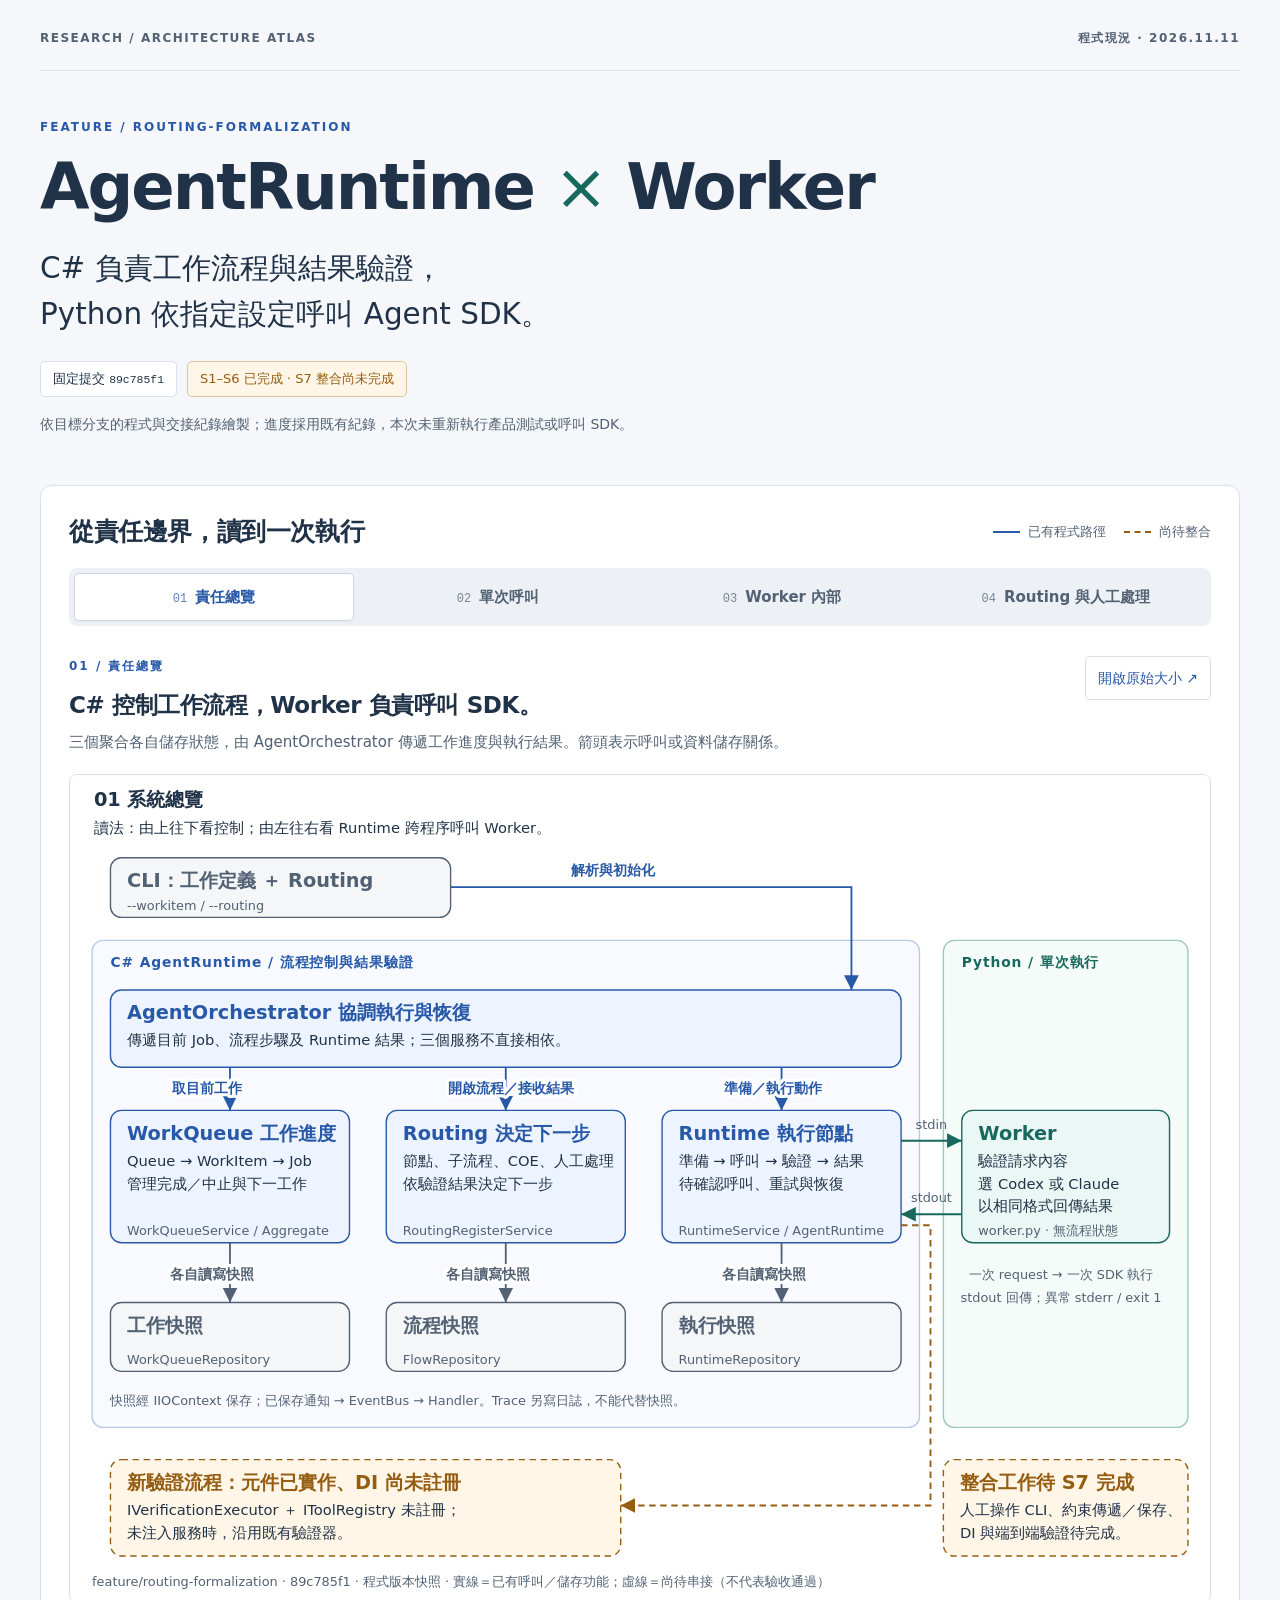
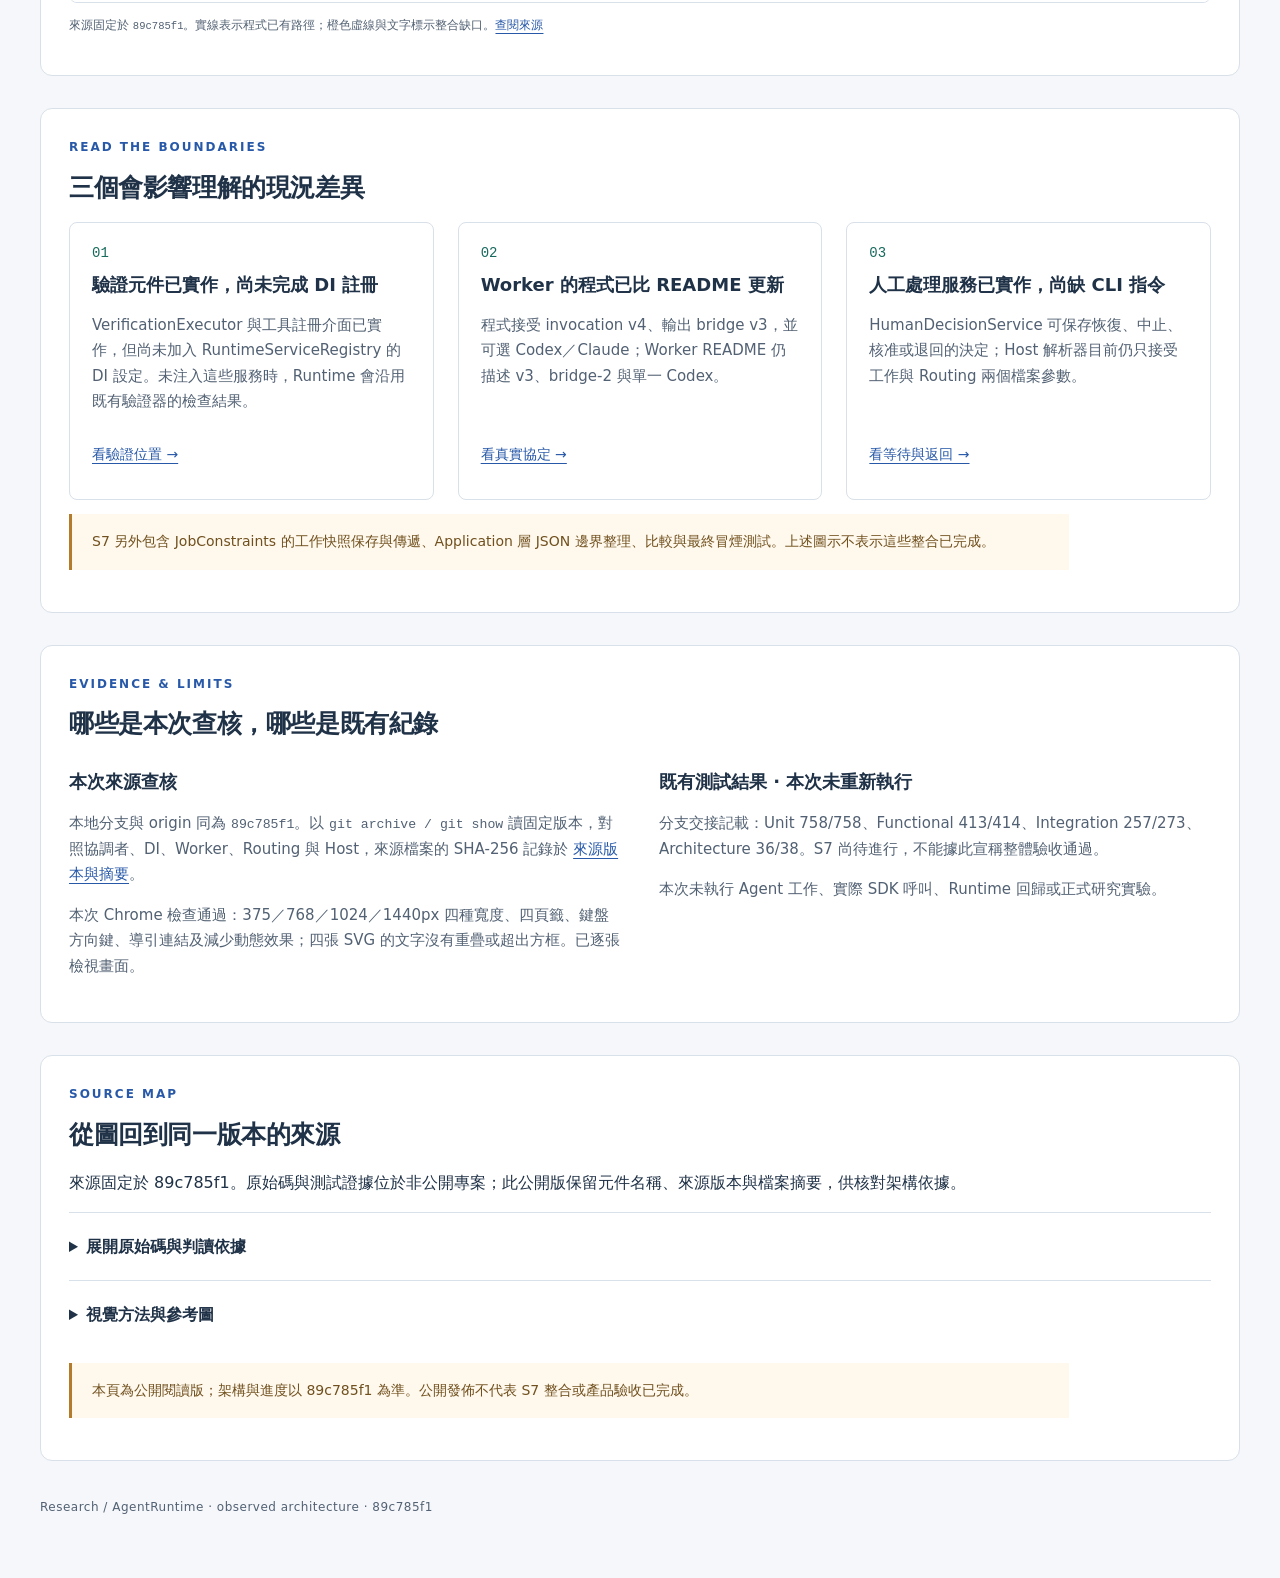
==== agent-runtime/routing-formalization-2026-11-11/index.html @ 44b5b1ec "docs: 發布 AgentRuntime 與 Worker 現況架構圖 變更原因 提供 routing-formalization 分支的公開架構閱讀頁。  解決方案 新增責任總覽、單次呼叫、Wor" ====
<!doctype html>
<html lang="zh-Hant"><head><meta charset="utf-8"><meta name="viewport" content="width=device-width,initial-scale=1"><meta name="color-scheme" content="light"><title>AgentRuntime × Worker｜routing-formalization 現況架構</title><link rel="stylesheet" href="assets/style.css"></head><body>
<a class="ar-skip" href="#architecture">跳到架構圖</a><main class="ar-page">
<header id="summary" class="ar-hero"><div class="ar-topline"><a href="https://shih-chia-yang.github.io/research-reports/">RESEARCH / ARCHITECTURE ATLAS</a><span>程式現況 · 2026.11.11</span></div><p class="ar-eyebrow">FEATURE / ROUTING-FORMALIZATION</p><h1>AgentRuntime <span>×</span> Worker</h1><p class="ar-lead">C# 負責工作流程與結果驗證，<br>Python 依指定設定呼叫 Agent SDK。</p><div class="ar-status"><span class="ar-pill">固定提交 <code>89c785f1</code></span><span class="ar-pill ar-warn">S1–S6 已完成 · S7 整合尚未完成</span></div><p class="ar-scope">依目標分支的程式與交接紀錄繪製；進度採用既有紀錄，本次未重新執行產品測試或呼叫 SDK。</p></header>
<section id="architecture" class="ar-content"><div class="ar-section-heading"><h2>從責任邊界，讀到一次執行</h2><div class="ar-legend"><span><i class="ar-line"></i>已有程式路徑</span><span><i class="ar-line ar-dashed"></i>尚待整合</span></div></div><div class="ar-tabs" role="tablist" aria-label="架構閱讀層次"><button role="tab" id="tab-system" aria-controls="panel-system" aria-selected="true" tabindex="0"><span>01</span>責任總覽</button><button role="tab" id="tab-invocation" aria-controls="panel-invocation" aria-selected="false" tabindex="-1"><span>02</span>單次呼叫</button><button role="tab" id="tab-worker" aria-controls="panel-worker" aria-selected="false" tabindex="-1"><span>03</span>Worker 內部</button><button role="tab" id="tab-routing" aria-controls="panel-routing" aria-selected="false" tabindex="-1"><span>04</span>Routing 與人工處理</button></div><section id="panel-system" role="tabpanel" aria-labelledby="tab-system" tabindex="0" ><div class="ar-panel-head"><div><p class="ar-eyebrow">01 / 責任總覽</p><h2>C# 控制工作流程，Worker 負責呼叫 SDK。</h2><p>三個聚合各自儲存狀態，由 AgentOrchestrator 傳遞工作進度與執行結果。箭頭表示呼叫或資料儲存關係。</p></div><a class="ar-open" href="assets/01-system.svg" target="_blank" rel="noopener">開啟原始大小 ↗</a></div><p class="ar-mobile-hint">圖可左右捲動；點「開啟原始大小」可獨立放大閱讀。</p><figure><div class="ar-diagram-scroll" tabindex="0" role="region" aria-label="責任總覽架構圖，可左右捲動"><img src="assets/01-system.svg" alt="C# 控制工作流程，Worker 負責呼叫 SDK。 三個聚合各自儲存狀態，由 AgentOrchestrator 傳遞工作進度與執行結果。箭頭表示呼叫或資料儲存關係。" width="1240" height="900"/></div><figcaption>來源固定於 <code>89c785f1</code>。實線表示程式已有路徑；橙色虛線與文字標示整合缺口。<a href="#sources">查閱來源</a></figcaption></figure></section><section id="panel-invocation" role="tabpanel" aria-labelledby="tab-invocation" tabindex="0" hidden><div class="ar-panel-head"><div><p class="ar-eyebrow">02 / 單次呼叫</p><h2>先儲存呼叫紀錄，收到回應後再驗證結果。</h2><p>SDK 呼叫成功後，C# 仍須檢查執行結果與證據，再由 Gate 判定是否符合要求。中斷後先核對執行紀錄，避免重複執行。</p></div><a class="ar-open" href="assets/02-invocation.svg" target="_blank" rel="noopener">開啟原始大小 ↗</a></div><p class="ar-mobile-hint">圖可左右捲動；點「開啟原始大小」可獨立放大閱讀。</p><figure><div class="ar-diagram-scroll" tabindex="0" role="region" aria-label="單次呼叫架構圖，可左右捲動"><img src="assets/02-invocation.svg" alt="先儲存呼叫紀錄，收到回應後再驗證結果。 SDK 呼叫成功後，C# 仍須檢查執行結果與證據，再由 Gate 判定是否符合要求。中斷後先核對執行紀錄，避免重複執行。" width="1240" height="930"/></div><figcaption>來源固定於 <code>89c785f1</code>。實線表示程式已有路徑；橙色虛線與文字標示整合缺口。<a href="#sources">查閱來源</a></figcaption></figure></section><section id="panel-worker" role="tabpanel" aria-labelledby="tab-worker" tabindex="0" hidden><div class="ar-panel-head"><div><p class="ar-eyebrow">03 / Worker 內部</p><h2>依請求選擇 SDK，並以相同格式回傳結果。</h2><p>Worker 已有 Codex 與 Claude 兩條執行路徑；使用相同的資料格式定義（schema）驗證回應，再轉成相同的回應格式。業務流程狀態與重試決策都留在 C#。</p></div><a class="ar-open" href="assets/03-worker.svg" target="_blank" rel="noopener">開啟原始大小 ↗</a></div><p class="ar-mobile-hint">圖可左右捲動；點「開啟原始大小」可獨立放大閱讀。</p><figure><div class="ar-diagram-scroll" tabindex="0" role="region" aria-label="Worker 內部架構圖，可左右捲動"><img src="assets/03-worker.svg" alt="依請求選擇 SDK，並以相同格式回傳結果。 Worker 已有 Codex 與 Claude 兩條執行路徑；使用相同的資料格式定義（schema）驗證回應，再轉成相同的回應格式。業務流程狀態與重試決策都留在 C#。" width="1240" height="860"/></div><figcaption>來源固定於 <code>89c785f1</code>。實線表示程式已有路徑；橙色虛線與文字標示整合缺口。<a href="#sources">查閱來源</a></figcaption></figure></section><section id="panel-routing" role="tabpanel" aria-labelledby="tab-routing" tabindex="0" hidden><div class="ar-panel-head"><div><p class="ar-eyebrow">04 / Routing 與人工處理</p><h2>流程能進子流程，也能停下等人處理。</h2><p>FlowHolder 儲存目前節點、子流程呼叫紀錄、必要驗收項目與等待狀態。人工處理服務已實作，但 Host 的 CLI 入口尚待整合。</p></div><a class="ar-open" href="assets/04-routing.svg" target="_blank" rel="noopener">開啟原始大小 ↗</a></div><p class="ar-mobile-hint">圖可左右捲動；點「開啟原始大小」可獨立放大閱讀。</p><figure><div class="ar-diagram-scroll" tabindex="0" role="region" aria-label="Routing 與人工處理架構圖，可左右捲動"><img src="assets/04-routing.svg" alt="流程能進子流程，也能停下等人處理。 FlowHolder 儲存目前節點、子流程呼叫紀錄、必要驗收項目與等待狀態。人工處理服務已實作，但 Host 的 CLI 入口尚待整合。" width="1240" height="940"/></div><figcaption>來源固定於 <code>89c785f1</code>。實線表示程式已有路徑；橙色虛線與文字標示整合缺口。<a href="#sources">查閱來源</a></figcaption></figure></section><noscript><p>JavaScript 未啟用，仍可開啟全部原圖：<a href="assets/01-system.svg">總覽</a> · <a href="assets/02-invocation.svg">單次呼叫</a> · <a href="assets/03-worker.svg">Worker</a> · <a href="assets/04-routing.svg">Routing</a>。</p></noscript></section>
<section id="judgments" class="ar-content"><p class="ar-eyebrow">READ THE BOUNDARIES</p><h2>三個會影響理解的現況差異</h2><div class="ar-cards"><article><span class="ar-card-number">01</span><h3>驗證元件已實作，尚未完成 DI 註冊</h3><p>VerificationExecutor 與工具註冊介面已實作，但尚未加入 RuntimeServiceRegistry 的 DI 設定。未注入這些服務時，Runtime 會沿用既有驗證器的檢查結果。</p><a href="#panel-invocation" data-view="invocation">看驗證位置 →</a></article><article><span class="ar-card-number">02</span><h3>Worker 的程式已比 README 更新</h3><p>程式接受 invocation v4、輸出 bridge v3，並可選 Codex／Claude；Worker README 仍描述 v3、bridge-2 與單一 Codex。</p><a href="#panel-worker" data-view="worker">看真實協定 →</a></article><article><span class="ar-card-number">03</span><h3>人工處理服務已實作，尚缺 CLI 指令</h3><p>HumanDecisionService 可保存恢復、中止、核准或退回的決定；Host 解析器目前仍只接受工作與 Routing 兩個檔案參數。</p><a href="#panel-routing" data-view="routing">看等待與返回 →</a></article></div><p class="ar-note">S7 另外包含 JobConstraints 的工作快照保存與傳遞、Application 層 JSON 邊界整理、比較與最終冒煙測試。上述圖示不表示這些整合已完成。</p></section>
<section id="verification" class="ar-content"><p class="ar-eyebrow">EVIDENCE & LIMITS</p><h2>哪些是本次查核，哪些是既有紀錄</h2><div class="ar-evidence"><div><h3>本次來源查核</h3><p>本地分支與 origin 同為 <code>89c785f1</code>。以 <code>git archive / git show</code> 讀固定版本，對照協調者、DI、Worker、Routing 與 Host，來源檔案的 SHA-256 記錄於 <a href="sources.share.json">來源版本與摘要</a>。</p><p id="visual-verification">本次 Chrome 檢查通過：375／768／1024／1440px 四種寬度、四頁籤、鍵盤方向鍵、導引連結及減少動態效果；四張 SVG 的文字沒有重疊或超出方框。已逐張檢視畫面。</p></div><div><h3>既有測試結果 · 本次未重新執行</h3><p>分支交接記載：Unit 758/758、Functional 413/414、Integration 257/273、Architecture 36/38。S7 尚待進行，不能據此宣稱整體驗收通過。</p><p>本次未執行 Agent 工作、實際 SDK 呼叫、Runtime 回歸或正式研究實驗。</p></div></div></section>
<section id="sources" class="ar-content"><p class="ar-eyebrow">SOURCE MAP</p><h2>從圖回到同一版本的來源</h2><p>來源固定於 89c785f1。原始碼與測試證據位於非公開專案；此公開版保留元件名稱、來源版本與檔案摘要，供核對架構依據。</p><details><summary>展開原始碼與判讀依據</summary><ol class="ar-sources"><li><span>協調與控制</span><p>三服務協調、準備／執行／接受、暫停與通知；FlowOpenRequest 未傳 Constraints。</p><code>src/applications/agent-runtime/Application/AgentOrchestrator.cs</code></li><li><span>預設 DI</span><p>已註冊既有驗證器；尚未註冊 IVerificationExecutor / IToolRegistry。</p><code>src/applications/agent-runtime/Configurations/RuntimeServiceRegistry.cs</code></li><li><span>Runtime 驗證</span><p>呼叫前儲存紀錄，以 Reconcile 核對執行狀態；未注入 executor 時沿用原檢查結果。</p><code>src/applications/agent-runtime/Application/RuntimeService.cs</code></li><li><span>程序邊界</span><p>C# 啟動 Worker 程序，並核對執行紀錄。</p><code>src/applications/agent-runtime/Infrastructure/Agents/AgentProcessAdapter.cs</code></li><li><span>Worker 真實版本</span><p>invocation v4、response v2、bridge v3；Codex 與 Claude 分流。</p><code>src/applications/agent-runtime/worker/worker.py</code></li><li><span>Worker 舊說明</span><p>仍描述 invocation v3 / bridge-2 / 單 Codex，與程式不一致。</p><code>src/applications/agent-runtime/worker/README.md</code></li><li><span>Routing 服務</span><p>Flow 建立、結果接受、獨立保存與人工處理。</p><code>src/applications/agent-runtime/Application/Flow/RoutingRegisterService.cs</code></li><li><span>Routing 狀態</span><p>子流程、子流程呼叫紀錄、暫停、等待核准、驗收重驗。</p><code>src/applications/agent-runtime/Domain/Routing/FlowHolder.Hold.cs</code></li><li><span>人工操作入口</span><p>只儲存人工處理結果，不自動執行或繼續流程。</p><code>src/applications/agent-runtime/Application/HumanDecisions/HumanDecisionService.cs</code></li><li><span>CLI 解析器</span><p>只接受 --workitem、--routing。</p><code>src/applications/agent-runtime/Host/CommandLineParser.cs</code></li><li><span>工具驗證</span><p>工具登錄、標準輸入、程序、輸出轉換、判定與證據。</p><code>src/applications/agent-runtime/Application/Verification/VerificationExecutor.cs</code></li><li><span>結果判定</span><p>檢查值／狀態與證據識別資訊；Worker 自報不能替代證據。</p><code>src/applications/agent-runtime/Domain/Responses/Gate.cs</code></li><li><span>實作分批狀態</span><p>文件記載 S1～S6 done、S7 pending；不是本次測試。</p><code>core/progress/AgentRuntime/implementation/state.json</code></li><li><span>分支目前交接</span><p>S7 清單與目前回歸數量。</p><code>core/progress/AgentRuntime/handoff-current.md</code></li></ol></details><details><summary>視覺方法與參考圖</summary><p>使用 <a href="https://github.com/nextlevelbuilder/ui-ux-pro-max-skill/tree/6ae86f61f520d6ca229d2f40e070410638c908c5">UI UX Pro Max</a> 的文件型介面建議：Swiss Style、留白、語意色、文字層級與鍵盤操作。資料庫對數量流圖的建議不適合本次控制流程，架構圖採人工編排的關係圖與泳道。</p><p>參考 repo 既有 AgentRuntime 架構頁及 <a href="../sdk-architecture-review-2026-10-28/">C#／Python SDK 架構回顧</a>；歷史圖與證據保持原樣。</p></details><p class="ar-note">本頁為公開閱讀版；架構與進度以 89c785f1 為準。公開發佈不代表 S7 整合或產品驗收已完成。</p></section>
<footer class="ar-footer">Research / AgentRuntime · observed architecture · 89c785f1</footer></main><script src="assets/report.js"></script></body></html>
---- agent-runtime/routing-formalization-2026-11-11/assets/style.css ----
:root{--ar-ink:#203247;--ar-muted:#526173;--ar-blue:#2859a8;--ar-teal:#17695d;--ar-amber:#955d12;--ar-line:#d8e0e9;--ar-bg:#f5f7fa}
*{box-sizing:border-box}body{margin:0;background:var(--ar-bg);color:var(--ar-ink);font:16px/1.7 system-ui,"Noto Sans CJK TC","Microsoft JhengHei",sans-serif}.ar-page{max-width:1440px;margin:auto;padding:0 40px 40px}.ar-page a,.ar-content a{color:var(--ar-blue);text-underline-offset:4px}.ar-page a:hover,.ar-content a:hover{color:#163965}.ar-page code,.ar-content code{font: .88em ui-monospace,monospace;overflow-wrap:anywhere}button,a,summary{-webkit-tap-highlight-color:#c9dcff}a:focus-visible,button:focus-visible,summary:focus-visible,[tabindex]:focus-visible{outline:3px solid #2859a8;outline-offset:5px}.ar-skip{position:fixed;left:20px;top:-90px;padding:12px 24px;background:#fff;z-index:100}.ar-skip:focus{top:12px}.ar-hero{padding:28px 0 48px}.ar-topline{display:flex;justify-content:space-between;gap:16px;align-items:center;border-bottom:1px solid var(--ar-line);padding-bottom:22px;margin-bottom:46px;font-size:12px;letter-spacing:1.5px;font-weight:650;color:var(--ar-muted)}.ar-topline a{text-decoration:none;color:var(--ar-muted)}.ar-eyebrow{color:var(--ar-blue);font-size:12px;font-weight:700;letter-spacing:2px;margin:0 0 12px}.ar-hero h1{font-size:clamp(36px,5vw,68px);line-height:1.16;letter-spacing:-2px;margin:12px 0 22px;font-weight:750}.ar-hero h1 span{font-weight:350;color:var(--ar-teal)}.ar-lead{font-size:clamp(21px,2.3vw,30px);line-height:1.55;margin:0 0 24px}.ar-status{display:flex;flex-wrap:wrap;gap:10px}.ar-pill{font-size:13px;padding:6px 12px;border:1px solid var(--ar-line);background:#fff;border-radius:5px}.ar-warn{background:#fff6e7;border-color:#dfc79d;color:var(--ar-amber)}.ar-scope{font-size:14px;color:var(--ar-muted);margin:16px 0 0;max-width:820px}.ar-content{margin:0 0 32px;padding:28px;background:#fff;border:1px solid var(--ar-line);border-radius:12px;min-width:0}.ar-content h2{font-size:25px;line-height:1.45;margin:0 0 16px;letter-spacing:-.4px}.ar-content h3{font-size:18px;line-height:1.55;margin:10px 0}.ar-content p{max-width:1000px}.ar-section-heading{display:flex;justify-content:space-between;gap:16px;align-items:center;margin-bottom:18px}.ar-section-heading h2{margin:0}.ar-legend{display:flex;gap:18px;flex-wrap:wrap;font-size:13px;color:var(--ar-muted)}.ar-legend span{display:inline-flex;align-items:center;gap:8px}.ar-line{display:inline-block;width:27px;border-top:2px solid var(--ar-blue)}.ar-dashed{border-color:var(--ar-amber);border-top-style:dashed}.ar-tabs{display:grid;grid-template-columns:repeat(4,1fr);gap:4px;padding:5px;background:#edf1f6;border-radius:8px;margin-bottom:30px}.ar-tabs button{font-family:inherit;font-size:15px;font-weight:600;line-height:1.4;min-height:48px;border:1px solid transparent;border-radius:5px;background:transparent;color:var(--ar-muted);cursor:pointer;padding:12px;transition:background .18s,color .18s}.ar-tabs button span{font:12px ui-monospace,monospace;margin-right:8px;opacity:.75}.ar-tabs button[aria-selected=true]{background:#fff;color:var(--ar-blue);border-color:#cdd8e7;box-shadow:0 1px 3px #182f4b0a}.ar-tabs button:hover{background:#fff}.ar-tabs button:active{background:#dfe9f7}.ar-panel-head{display:flex;gap:24px;justify-content:space-between;align-items:start;margin-bottom:18px}.ar-panel-head h2{font-size:23px;margin-bottom:8px}.ar-panel-head p:not(.ar-eyebrow){font-size:15px;color:var(--ar-muted);max-width:800px;margin:0}.ar-open{flex-shrink:0;font-size:14px;display:inline-flex;align-items:center;min-height:44px;padding:8px 12px;border:1px solid var(--ar-line);border-radius:5px;text-decoration:none}.ar-content figure{margin:0}.ar-diagram-scroll{overflow:auto;border:1px solid var(--ar-line);border-radius:8px;background:#fff}.ar-diagram-scroll img{width:100%;min-width:1000px;height:auto;display:block}.ar-content figcaption{font-size:12px;color:var(--ar-muted);padding:12px 0}.ar-mobile-hint{font-size:13px;color:var(--ar-muted);display:none}.ar-cards{display:grid;grid-template-columns:repeat(3,1fr);gap:24px}.ar-cards article{padding:22px;border:1px solid var(--ar-line);border-radius:8px;display:flex;flex-direction:column;align-items:start}.ar-card-number{font:14px ui-monospace,monospace;color:var(--ar-teal)}.ar-cards p{font-size:15px;color:var(--ar-muted);margin:4px 0 18px}.ar-cards a{font-size:14px;margin-top:auto;min-height:44px;display:flex;align-items:center}.ar-note{padding:16px 20px;background:#fff8ec;border-left:3px solid #b37b2b;color:#70501e;font-size:14px}.ar-evidence{display:grid;grid-template-columns:1fr 1fr;gap:38px}.ar-evidence p{font-size:15px;color:var(--ar-muted)}.ar-content details{border-top:1px solid var(--ar-line);padding:10px 0}.ar-content summary{cursor:pointer;min-height:44px;padding:10px 0;font-weight:600}.ar-content details[open] summary{color:var(--ar-blue)}.ar-sources{padding-left:24px}.ar-sources li{margin-bottom:22px;padding-left:4px}.ar-sources p{font-size:14px;color:var(--ar-muted);margin:4px 0}.ar-sources code{font-size:12px}.ar-footer{font-size:12px;color:var(--ar-muted);padding:4px 0 20px;letter-spacing:.5px}[hidden]{display:none!important}
@media(max-width:1150px){.ar-mobile-hint{display:block}.ar-section-heading{align-items:start;flex-direction:column}.ar-cards{gap:12px}.ar-cards article{padding:16px}}
@media(max-width:760px){.ar-page{padding:0 16px 24px}.ar-topline{font-size:10px;letter-spacing:.7px;align-items:start;flex-direction:column;margin-bottom:32px}.ar-hero{padding-bottom:32px}.ar-hero h1{letter-spacing:-1.5px}.ar-content{padding:18px 14px;margin-bottom:20px}.ar-tabs{grid-template-columns:1fr 1fr;gap:6px}.ar-tabs button{font-size:14px;padding:10px 4px}.ar-panel-head{flex-direction:column;gap:12px}.ar-cards,.ar-evidence{grid-template-columns:1fr;gap:18px}.ar-content h2{font-size:22px}.ar-panel-head h2{font-size:21px}.ar-content p{overflow-wrap:anywhere}.ar-status{gap:8px}.ar-note{padding:12px}.ar-evidence{gap:10px}}
@media(prefers-reduced-motion:reduce){*{scroll-behavior:auto!important;transition:none!important}}
@media print{body{background:#fff}.ar-page{max-width:none;padding:0}.ar-skip,.ar-tabs,.ar-open,.ar-mobile-hint,.ar-topline{display:none}.ar-content{border:0;padding:0}.ar-content [role=tabpanel][hidden]{display:block!important}.ar-content [role=tabpanel]{break-before:page}.ar-diagram-scroll{overflow:visible;border:0}.ar-diagram-scroll img{min-width:0}.ar-cards{display:block}.ar-cards article{break-inside:avoid}.ar-hero{padding:0}.ar-hero h1{font-size:40px}.ar-content figure{break-inside:avoid}.ar-content details{display:block}}
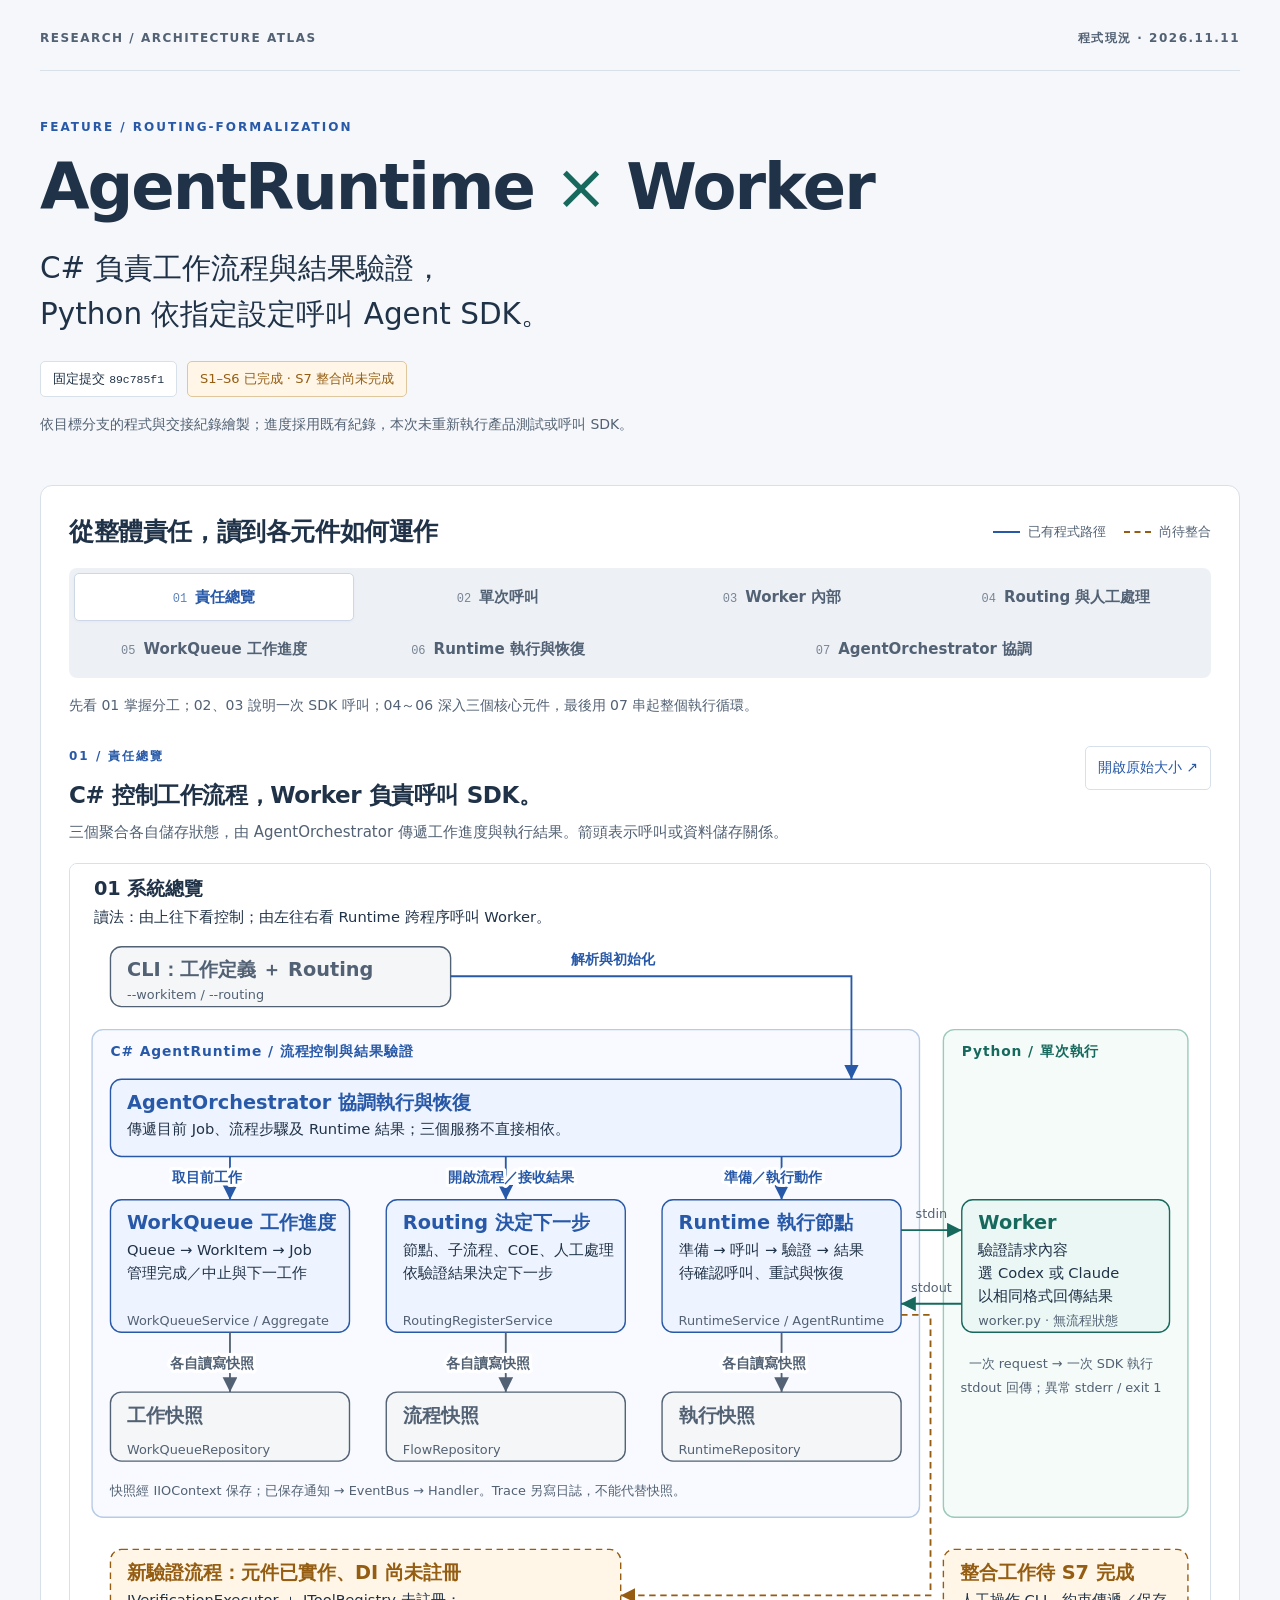
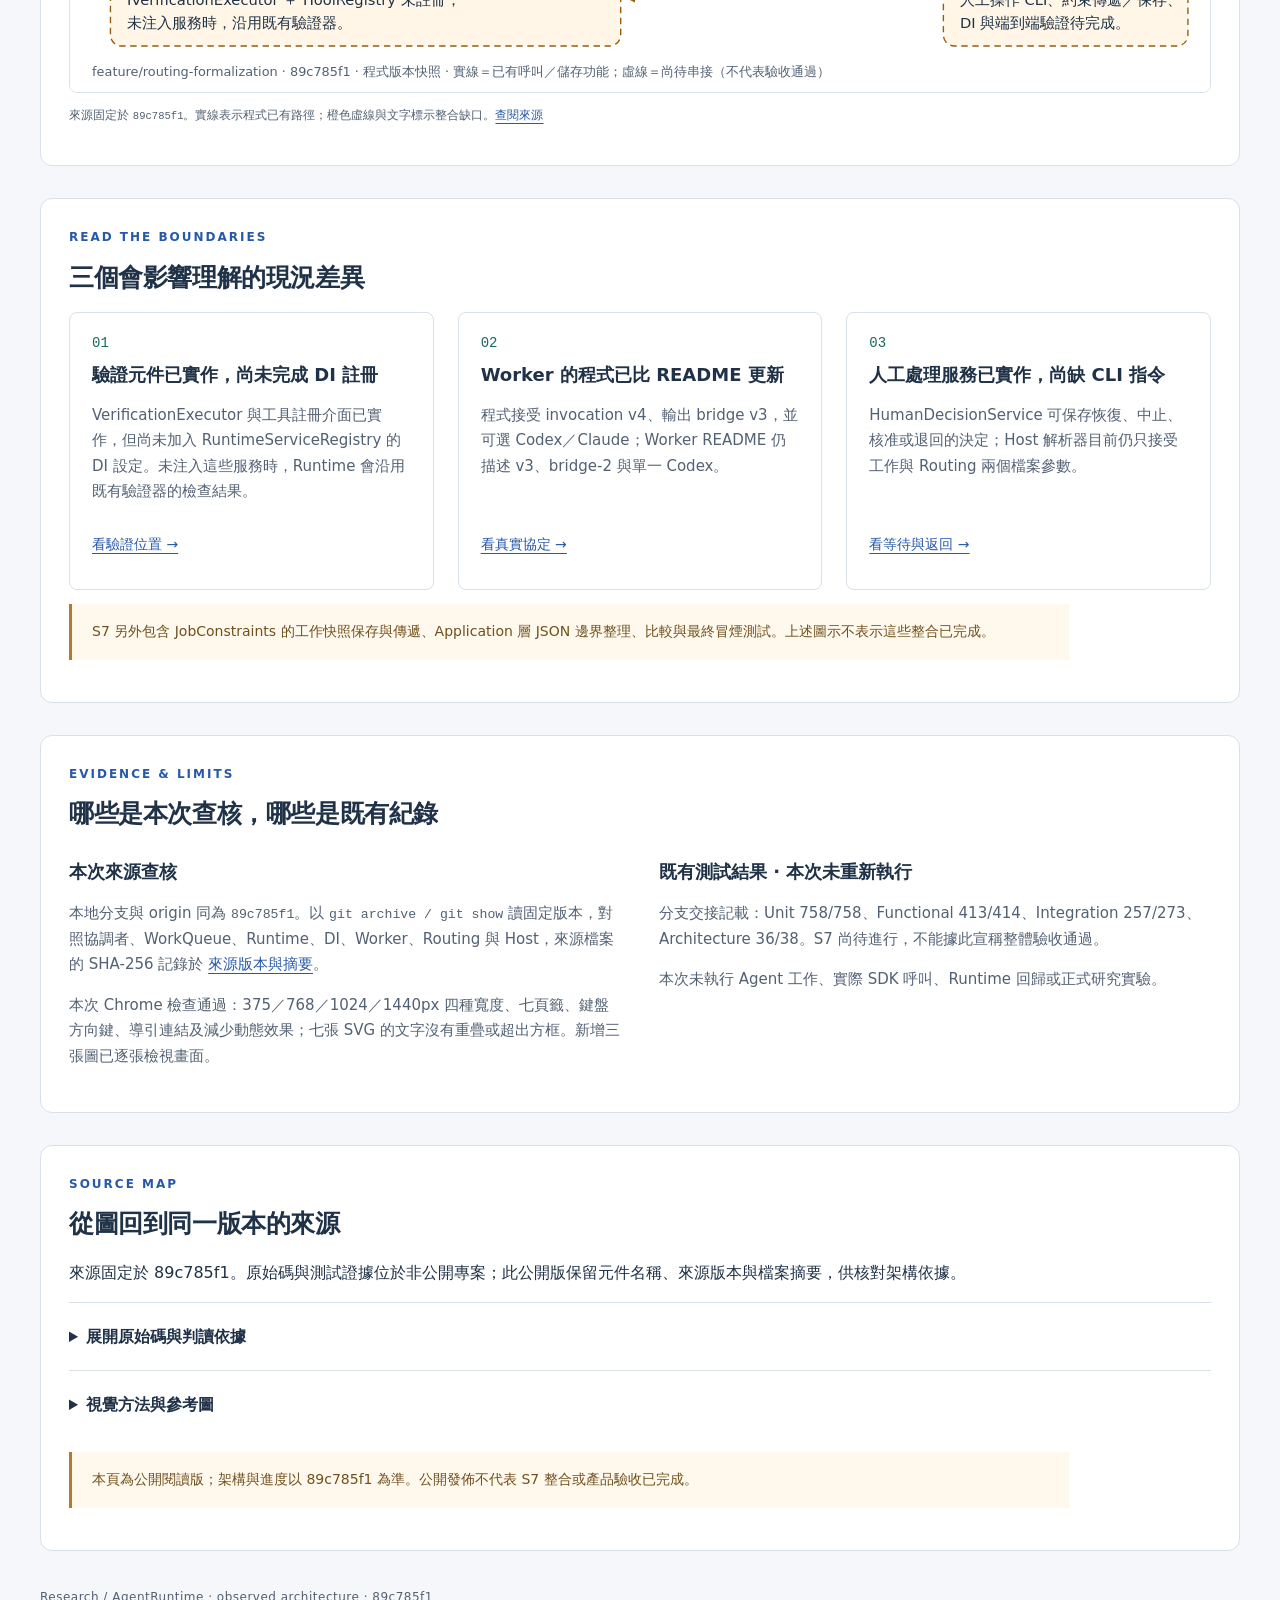
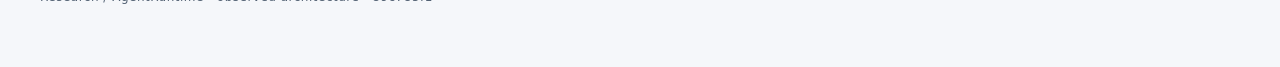
==== commit 39d25940: "docs: 補充 WorkQueue、Runtime 與 AgentOrchestrator 架構圖 變更原因：原報表僅深入說明 Routing 與 Worker，核心元件的執行責任缺少完整圖解。  " ====
--- a/agent-runtime/routing-formalization-2026-11-11/index.html
+++ b/agent-runtime/routing-formalization-2026-11-11/index.html
@@ -2,8 +2,8 @@
 <html lang="zh-Hant"><head><meta charset="utf-8"><meta name="viewport" content="width=device-width,initial-scale=1"><meta name="color-scheme" content="light"><title>AgentRuntime × Worker｜routing-formalization 現況架構</title><link rel="stylesheet" href="assets/style.css"></head><body>
 <a class="ar-skip" href="#architecture">跳到架構圖</a><main class="ar-page">
 <header id="summary" class="ar-hero"><div class="ar-topline"><a href="https://shih-chia-yang.github.io/research-reports/">RESEARCH / ARCHITECTURE ATLAS</a><span>程式現況 · 2026.11.11</span></div><p class="ar-eyebrow">FEATURE / ROUTING-FORMALIZATION</p><h1>AgentRuntime <span>×</span> Worker</h1><p class="ar-lead">C# 負責工作流程與結果驗證，<br>Python 依指定設定呼叫 Agent SDK。</p><div class="ar-status"><span class="ar-pill">固定提交 <code>89c785f1</code></span><span class="ar-pill ar-warn">S1–S6 已完成 · S7 整合尚未完成</span></div><p class="ar-scope">依目標分支的程式與交接紀錄繪製；進度採用既有紀錄，本次未重新執行產品測試或呼叫 SDK。</p></header>
-<section id="architecture" class="ar-content"><div class="ar-section-heading"><h2>從責任邊界，讀到一次執行</h2><div class="ar-legend"><span><i class="ar-line"></i>已有程式路徑</span><span><i class="ar-line ar-dashed"></i>尚待整合</span></div></div><div class="ar-tabs" role="tablist" aria-label="架構閱讀層次"><button role="tab" id="tab-system" aria-controls="panel-system" aria-selected="true" tabindex="0"><span>01</span>責任總覽</button><button role="tab" id="tab-invocation" aria-controls="panel-invocation" aria-selected="false" tabindex="-1"><span>02</span>單次呼叫</button><button role="tab" id="tab-worker" aria-controls="panel-worker" aria-selected="false" tabindex="-1"><span>03</span>Worker 內部</button><button role="tab" id="tab-routing" aria-controls="panel-routing" aria-selected="false" tabindex="-1"><span>04</span>Routing 與人工處理</button></div><section id="panel-system" role="tabpanel" aria-labelledby="tab-system" tabindex="0" ><div class="ar-panel-head"><div><p class="ar-eyebrow">01 / 責任總覽</p><h2>C# 控制工作流程，Worker 負責呼叫 SDK。</h2><p>三個聚合各自儲存狀態，由 AgentOrchestrator 傳遞工作進度與執行結果。箭頭表示呼叫或資料儲存關係。</p></div><a class="ar-open" href="assets/01-system.svg" target="_blank" rel="noopener">開啟原始大小 ↗</a></div><p class="ar-mobile-hint">圖可左右捲動；點「開啟原始大小」可獨立放大閱讀。</p><figure><div class="ar-diagram-scroll" tabindex="0" role="region" aria-label="責任總覽架構圖，可左右捲動"><img src="assets/01-system.svg" alt="C# 控制工作流程，Worker 負責呼叫 SDK。 三個聚合各自儲存狀態，由 AgentOrchestrator 傳遞工作進度與執行結果。箭頭表示呼叫或資料儲存關係。" width="1240" height="900"/></div><figcaption>來源固定於 <code>89c785f1</code>。實線表示程式已有路徑；橙色虛線與文字標示整合缺口。<a href="#sources">查閱來源</a></figcaption></figure></section><section id="panel-invocation" role="tabpanel" aria-labelledby="tab-invocation" tabindex="0" hidden><div class="ar-panel-head"><div><p class="ar-eyebrow">02 / 單次呼叫</p><h2>先儲存呼叫紀錄，收到回應後再驗證結果。</h2><p>SDK 呼叫成功後，C# 仍須檢查執行結果與證據，再由 Gate 判定是否符合要求。中斷後先核對執行紀錄，避免重複執行。</p></div><a class="ar-open" href="assets/02-invocation.svg" target="_blank" rel="noopener">開啟原始大小 ↗</a></div><p class="ar-mobile-hint">圖可左右捲動；點「開啟原始大小」可獨立放大閱讀。</p><figure><div class="ar-diagram-scroll" tabindex="0" role="region" aria-label="單次呼叫架構圖，可左右捲動"><img src="assets/02-invocation.svg" alt="先儲存呼叫紀錄，收到回應後再驗證結果。 SDK 呼叫成功後，C# 仍須檢查執行結果與證據，再由 Gate 判定是否符合要求。中斷後先核對執行紀錄，避免重複執行。" width="1240" height="930"/></div><figcaption>來源固定於 <code>89c785f1</code>。實線表示程式已有路徑；橙色虛線與文字標示整合缺口。<a href="#sources">查閱來源</a></figcaption></figure></section><section id="panel-worker" role="tabpanel" aria-labelledby="tab-worker" tabindex="0" hidden><div class="ar-panel-head"><div><p class="ar-eyebrow">03 / Worker 內部</p><h2>依請求選擇 SDK，並以相同格式回傳結果。</h2><p>Worker 已有 Codex 與 Claude 兩條執行路徑；使用相同的資料格式定義（schema）驗證回應，再轉成相同的回應格式。業務流程狀態與重試決策都留在 C#。</p></div><a class="ar-open" href="assets/03-worker.svg" target="_blank" rel="noopener">開啟原始大小 ↗</a></div><p class="ar-mobile-hint">圖可左右捲動；點「開啟原始大小」可獨立放大閱讀。</p><figure><div class="ar-diagram-scroll" tabindex="0" role="region" aria-label="Worker 內部架構圖，可左右捲動"><img src="assets/03-worker.svg" alt="依請求選擇 SDK，並以相同格式回傳結果。 Worker 已有 Codex 與 Claude 兩條執行路徑；使用相同的資料格式定義（schema）驗證回應，再轉成相同的回應格式。業務流程狀態與重試決策都留在 C#。" width="1240" height="860"/></div><figcaption>來源固定於 <code>89c785f1</code>。實線表示程式已有路徑；橙色虛線與文字標示整合缺口。<a href="#sources">查閱來源</a></figcaption></figure></section><section id="panel-routing" role="tabpanel" aria-labelledby="tab-routing" tabindex="0" hidden><div class="ar-panel-head"><div><p class="ar-eyebrow">04 / Routing 與人工處理</p><h2>流程能進子流程，也能停下等人處理。</h2><p>FlowHolder 儲存目前節點、子流程呼叫紀錄、必要驗收項目與等待狀態。人工處理服務已實作，但 Host 的 CLI 入口尚待整合。</p></div><a class="ar-open" href="assets/04-routing.svg" target="_blank" rel="noopener">開啟原始大小 ↗</a></div><p class="ar-mobile-hint">圖可左右捲動；點「開啟原始大小」可獨立放大閱讀。</p><figure><div class="ar-diagram-scroll" tabindex="0" role="region" aria-label="Routing 與人工處理架構圖，可左右捲動"><img src="assets/04-routing.svg" alt="流程能進子流程，也能停下等人處理。 FlowHolder 儲存目前節點、子流程呼叫紀錄、必要驗收項目與等待狀態。人工處理服務已實作，但 Host 的 CLI 入口尚待整合。" width="1240" height="940"/></div><figcaption>來源固定於 <code>89c785f1</code>。實線表示程式已有路徑；橙色虛線與文字標示整合缺口。<a href="#sources">查閱來源</a></figcaption></figure></section><noscript><p>JavaScript 未啟用，仍可開啟全部原圖：<a href="assets/01-system.svg">總覽</a> · <a href="assets/02-invocation.svg">單次呼叫</a> · <a href="assets/03-worker.svg">Worker</a> · <a href="assets/04-routing.svg">Routing</a>。</p></noscript></section>
+<section id="architecture" class="ar-content"><div class="ar-section-heading"><h2>從整體責任，讀到各元件如何運作</h2><div class="ar-legend"><span><i class="ar-line"></i>已有程式路徑</span><span><i class="ar-line ar-dashed"></i>尚待整合</span></div></div><div class="ar-tabs" role="tablist" aria-label="架構閱讀層次"><button role="tab" id="tab-system" aria-controls="panel-system" aria-selected="true" tabindex="0"><span>01</span>責任總覽</button><button role="tab" id="tab-invocation" aria-controls="panel-invocation" aria-selected="false" tabindex="-1"><span>02</span>單次呼叫</button><button role="tab" id="tab-worker" aria-controls="panel-worker" aria-selected="false" tabindex="-1"><span>03</span>Worker 內部</button><button role="tab" id="tab-routing" aria-controls="panel-routing" aria-selected="false" tabindex="-1"><span>04</span>Routing 與人工處理</button><button role="tab" id="tab-workqueue" aria-controls="panel-workqueue" aria-selected="false" tabindex="-1"><span>05</span>WorkQueue 工作進度</button><button role="tab" id="tab-runtime" aria-controls="panel-runtime" aria-selected="false" tabindex="-1"><span>06</span>Runtime 執行與恢復</button><button role="tab" id="tab-orchestrator" aria-controls="panel-orchestrator" aria-selected="false" tabindex="-1"><span>07</span>AgentOrchestrator 協調</button></div><p class="ar-reading-guide">先看 01 掌握分工；02、03 說明一次 SDK 呼叫；04～06 深入三個核心元件，最後用 07 串起整個執行循環。</p><section id="panel-system" role="tabpanel" aria-labelledby="tab-system" tabindex="0" ><div class="ar-panel-head"><div><p class="ar-eyebrow">01 / 責任總覽</p><h2>C# 控制工作流程，Worker 負責呼叫 SDK。</h2><p>三個聚合各自儲存狀態，由 AgentOrchestrator 傳遞工作進度與執行結果。箭頭表示呼叫或資料儲存關係。</p></div><a class="ar-open" href="assets/01-system.svg" target="_blank" rel="noopener">開啟原始大小 ↗</a></div><p class="ar-mobile-hint">圖可左右捲動；點「開啟原始大小」可獨立放大閱讀。</p><figure><div class="ar-diagram-scroll" tabindex="0" role="region" aria-label="責任總覽架構圖，可左右捲動"><img src="assets/01-system.svg" alt="C# 控制工作流程，Worker 負責呼叫 SDK。 三個聚合各自儲存狀態，由 AgentOrchestrator 傳遞工作進度與執行結果。箭頭表示呼叫或資料儲存關係。" width="1240" height="900"/></div><figcaption>來源固定於 <code>89c785f1</code>。實線表示程式已有路徑；橙色虛線與文字標示整合缺口。<a href="#sources">查閱來源</a></figcaption></figure></section><section id="panel-invocation" role="tabpanel" aria-labelledby="tab-invocation" tabindex="0" hidden><div class="ar-panel-head"><div><p class="ar-eyebrow">02 / 單次呼叫</p><h2>先儲存呼叫紀錄，收到回應後再驗證結果。</h2><p>SDK 呼叫成功後，C# 仍須檢查執行結果與證據，再由 Gate 判定是否符合要求。中斷後先核對執行紀錄，避免重複執行。</p></div><a class="ar-open" href="assets/02-invocation.svg" target="_blank" rel="noopener">開啟原始大小 ↗</a></div><p class="ar-mobile-hint">圖可左右捲動；點「開啟原始大小」可獨立放大閱讀。</p><figure><div class="ar-diagram-scroll" tabindex="0" role="region" aria-label="單次呼叫架構圖，可左右捲動"><img src="assets/02-invocation.svg" alt="先儲存呼叫紀錄，收到回應後再驗證結果。 SDK 呼叫成功後，C# 仍須檢查執行結果與證據，再由 Gate 判定是否符合要求。中斷後先核對執行紀錄，避免重複執行。" width="1240" height="930"/></div><figcaption>來源固定於 <code>89c785f1</code>。實線表示程式已有路徑；橙色虛線與文字標示整合缺口。<a href="#sources">查閱來源</a></figcaption></figure></section><section id="panel-worker" role="tabpanel" aria-labelledby="tab-worker" tabindex="0" hidden><div class="ar-panel-head"><div><p class="ar-eyebrow">03 / Worker 內部</p><h2>依請求選擇 SDK，並以相同格式回傳結果。</h2><p>Worker 已有 Codex 與 Claude 兩條執行路徑；使用相同的資料格式定義（schema）驗證回應，再轉成相同的回應格式。業務流程狀態與重試決策都留在 C#。</p></div><a class="ar-open" href="assets/03-worker.svg" target="_blank" rel="noopener">開啟原始大小 ↗</a></div><p class="ar-mobile-hint">圖可左右捲動；點「開啟原始大小」可獨立放大閱讀。</p><figure><div class="ar-diagram-scroll" tabindex="0" role="region" aria-label="Worker 內部架構圖，可左右捲動"><img src="assets/03-worker.svg" alt="依請求選擇 SDK，並以相同格式回傳結果。 Worker 已有 Codex 與 Claude 兩條執行路徑；使用相同的資料格式定義（schema）驗證回應，再轉成相同的回應格式。業務流程狀態與重試決策都留在 C#。" width="1240" height="860"/></div><figcaption>來源固定於 <code>89c785f1</code>。實線表示程式已有路徑；橙色虛線與文字標示整合缺口。<a href="#sources">查閱來源</a></figcaption></figure></section><section id="panel-routing" role="tabpanel" aria-labelledby="tab-routing" tabindex="0" hidden><div class="ar-panel-head"><div><p class="ar-eyebrow">04 / Routing 與人工處理</p><h2>流程能進子流程，也能停下等人處理。</h2><p>FlowHolder 儲存目前節點、子流程呼叫紀錄、必要驗收項目與等待狀態。人工處理服務已實作，但 Host 的 CLI 入口尚待整合。</p></div><a class="ar-open" href="assets/04-routing.svg" target="_blank" rel="noopener">開啟原始大小 ↗</a></div><p class="ar-mobile-hint">圖可左右捲動；點「開啟原始大小」可獨立放大閱讀。</p><figure><div class="ar-diagram-scroll" tabindex="0" role="region" aria-label="Routing 與人工處理架構圖，可左右捲動"><img src="assets/04-routing.svg" alt="流程能進子流程，也能停下等人處理。 FlowHolder 儲存目前節點、子流程呼叫紀錄、必要驗收項目與等待狀態。人工處理服務已實作，但 Host 的 CLI 入口尚待整合。" width="1240" height="940"/></div><figcaption>來源固定於 <code>89c785f1</code>。實線表示程式已有路徑；橙色虛線與文字標示整合缺口。<a href="#sources">查閱來源</a></figcaption></figure></section><section id="panel-workqueue" role="tabpanel" aria-labelledby="tab-workqueue" tabindex="0" hidden><div class="ar-panel-head"><div><p class="ar-eyebrow">05 / WorkQueue 工作進度</p><h2>先記錄完成，再確認流程結束，工作清單才前進。</h2><p>Queue 管理工作順序，WorkLedger 管理一份工作的 Job，WorkJob 保存執行狀態。完成通知與前進是兩個步驟；人工中止則略過同一份工作的剩餘 Job。</p></div><a class="ar-open" href="assets/05-workqueue.svg" target="_blank" rel="noopener">開啟原始大小 ↗</a></div><p class="ar-mobile-hint">圖可左右捲動；點「開啟原始大小」可獨立放大閱讀。</p><figure><div class="ar-diagram-scroll" tabindex="0" role="region" aria-label="WorkQueue 工作進度架構圖，可左右捲動"><img src="assets/05-workqueue.svg" alt="先記錄完成，再確認流程結束，工作清單才前進。 Queue 管理工作順序，WorkLedger 管理一份工作的 Job，WorkJob 保存執行狀態。完成通知與前進是兩個步驟；人工中止則略過同一份工作的剩餘 Job。" width="1240" height="1080"/></div><figcaption>來源固定於 <code>89c785f1</code>。實線表示程式已有路徑；橙色虛線與文字標示整合缺口。<a href="#sources">查閱來源</a></figcaption></figure></section><section id="panel-runtime" role="tabpanel" aria-labelledby="tab-runtime" tabindex="0" hidden><div class="ar-panel-head"><div><p class="ar-eyebrow">06 / Runtime 執行與恢復</p><h2>呼叫前保存，收到回應後驗證；中斷後先查明是否已執行。</h2><p>RuntimeService 處理 I/O，Domain AgentRuntime 與 Gate 決定繼續、補正或結束。圖中分開呈現正常執行、結果判定與中斷恢復，也保留尚未完成的 DI 整合。</p></div><a class="ar-open" href="assets/06-runtime.svg" target="_blank" rel="noopener">開啟原始大小 ↗</a></div><p class="ar-mobile-hint">圖可左右捲動；點「開啟原始大小」可獨立放大閱讀。</p><figure><div class="ar-diagram-scroll" tabindex="0" role="region" aria-label="Runtime 執行與恢復架構圖，可左右捲動"><img src="assets/06-runtime.svg" alt="呼叫前保存，收到回應後驗證；中斷後先查明是否已執行。 RuntimeService 處理 I/O，Domain AgentRuntime 與 Gate 決定繼續、補正或結束。圖中分開呈現正常執行、結果判定與中斷恢復，也保留尚未完成的 DI 整合。" width="1240" height="1190"/></div><figcaption>來源固定於 <code>89c785f1</code>。實線表示程式已有路徑；橙色虛線與文字標示整合缺口。<a href="#sources">查閱來源</a></figcaption></figure></section><section id="panel-orchestrator" role="tabpanel" aria-labelledby="tab-orchestrator" tabindex="0" hidden><div class="ar-panel-head"><div><p class="ar-eyebrow">07 / AgentOrchestrator 協調</p><h2>協調工作、流程與執行，依保存的狀態接續。</h2><p>AgentOrchestrator 取得目前 Job、恢復流程、準備 Runtime，並將結果交回 Routing。它也處理流程結束、等待人工處理與錯誤回報；各服務負責自己的狀態與儲存。</p></div><a class="ar-open" href="assets/07-orchestrator.svg" target="_blank" rel="noopener">開啟原始大小 ↗</a></div><p class="ar-mobile-hint">圖可左右捲動；點「開啟原始大小」可獨立放大閱讀。</p><figure><div class="ar-diagram-scroll" tabindex="0" role="region" aria-label="AgentOrchestrator 協調架構圖，可左右捲動"><img src="assets/07-orchestrator.svg" alt="協調工作、流程與執行，依保存的狀態接續。 AgentOrchestrator 取得目前 Job、恢復流程、準備 Runtime，並將結果交回 Routing。它也處理流程結束、等待人工處理與錯誤回報；各服務負責自己的狀態與儲存。" width="1240" height="1190"/></div><figcaption>來源固定於 <code>89c785f1</code>。實線表示程式已有路徑；橙色虛線與文字標示整合缺口。<a href="#sources">查閱來源</a></figcaption></figure></section><noscript><p>JavaScript 未啟用，仍可開啟全部原圖：<a href="assets/01-system.svg">總覽</a> · <a href="assets/02-invocation.svg">單次呼叫</a> · <a href="assets/03-worker.svg">Worker</a> · <a href="assets/04-routing.svg">Routing</a> · <a href="assets/05-workqueue.svg">WorkQueue</a> · <a href="assets/06-runtime.svg">Runtime</a> · <a href="assets/07-orchestrator.svg">AgentOrchestrator</a>。</p></noscript></section>
 <section id="judgments" class="ar-content"><p class="ar-eyebrow">READ THE BOUNDARIES</p><h2>三個會影響理解的現況差異</h2><div class="ar-cards"><article><span class="ar-card-number">01</span><h3>驗證元件已實作，尚未完成 DI 註冊</h3><p>VerificationExecutor 與工具註冊介面已實作，但尚未加入 RuntimeServiceRegistry 的 DI 設定。未注入這些服務時，Runtime 會沿用既有驗證器的檢查結果。</p><a href="#panel-invocation" data-view="invocation">看驗證位置 →</a></article><article><span class="ar-card-number">02</span><h3>Worker 的程式已比 README 更新</h3><p>程式接受 invocation v4、輸出 bridge v3，並可選 Codex／Claude；Worker README 仍描述 v3、bridge-2 與單一 Codex。</p><a href="#panel-worker" data-view="worker">看真實協定 →</a></article><article><span class="ar-card-number">03</span><h3>人工處理服務已實作，尚缺 CLI 指令</h3><p>HumanDecisionService 可保存恢復、中止、核准或退回的決定；Host 解析器目前仍只接受工作與 Routing 兩個檔案參數。</p><a href="#panel-routing" data-view="routing">看等待與返回 →</a></article></div><p class="ar-note">S7 另外包含 JobConstraints 的工作快照保存與傳遞、Application 層 JSON 邊界整理、比較與最終冒煙測試。上述圖示不表示這些整合已完成。</p></section>
-<section id="verification" class="ar-content"><p class="ar-eyebrow">EVIDENCE & LIMITS</p><h2>哪些是本次查核，哪些是既有紀錄</h2><div class="ar-evidence"><div><h3>本次來源查核</h3><p>本地分支與 origin 同為 <code>89c785f1</code>。以 <code>git archive / git show</code> 讀固定版本，對照協調者、DI、Worker、Routing 與 Host，來源檔案的 SHA-256 記錄於 <a href="sources.share.json">來源版本與摘要</a>。</p><p id="visual-verification">本次 Chrome 檢查通過：375／768／1024／1440px 四種寬度、四頁籤、鍵盤方向鍵、導引連結及減少動態效果；四張 SVG 的文字沒有重疊或超出方框。已逐張檢視畫面。</p></div><div><h3>既有測試結果 · 本次未重新執行</h3><p>分支交接記載：Unit 758/758、Functional 413/414、Integration 257/273、Architecture 36/38。S7 尚待進行，不能據此宣稱整體驗收通過。</p><p>本次未執行 Agent 工作、實際 SDK 呼叫、Runtime 回歸或正式研究實驗。</p></div></div></section>
-<section id="sources" class="ar-content"><p class="ar-eyebrow">SOURCE MAP</p><h2>從圖回到同一版本的來源</h2><p>來源固定於 89c785f1。原始碼與測試證據位於非公開專案；此公開版保留元件名稱、來源版本與檔案摘要，供核對架構依據。</p><details><summary>展開原始碼與判讀依據</summary><ol class="ar-sources"><li><span>協調與控制</span><p>三服務協調、準備／執行／接受、暫停與通知；FlowOpenRequest 未傳 Constraints。</p><code>src/applications/agent-runtime/Application/AgentOrchestrator.cs</code></li><li><span>預設 DI</span><p>已註冊既有驗證器；尚未註冊 IVerificationExecutor / IToolRegistry。</p><code>src/applications/agent-runtime/Configurations/RuntimeServiceRegistry.cs</code></li><li><span>Runtime 驗證</span><p>呼叫前儲存紀錄，以 Reconcile 核對執行狀態；未注入 executor 時沿用原檢查結果。</p><code>src/applications/agent-runtime/Application/RuntimeService.cs</code></li><li><span>程序邊界</span><p>C# 啟動 Worker 程序，並核對執行紀錄。</p><code>src/applications/agent-runtime/Infrastructure/Agents/AgentProcessAdapter.cs</code></li><li><span>Worker 真實版本</span><p>invocation v4、response v2、bridge v3；Codex 與 Claude 分流。</p><code>src/applications/agent-runtime/worker/worker.py</code></li><li><span>Worker 舊說明</span><p>仍描述 invocation v3 / bridge-2 / 單 Codex，與程式不一致。</p><code>src/applications/agent-runtime/worker/README.md</code></li><li><span>Routing 服務</span><p>Flow 建立、結果接受、獨立保存與人工處理。</p><code>src/applications/agent-runtime/Application/Flow/RoutingRegisterService.cs</code></li><li><span>Routing 狀態</span><p>子流程、子流程呼叫紀錄、暫停、等待核准、驗收重驗。</p><code>src/applications/agent-runtime/Domain/Routing/FlowHolder.Hold.cs</code></li><li><span>人工操作入口</span><p>只儲存人工處理結果，不自動執行或繼續流程。</p><code>src/applications/agent-runtime/Application/HumanDecisions/HumanDecisionService.cs</code></li><li><span>CLI 解析器</span><p>只接受 --workitem、--routing。</p><code>src/applications/agent-runtime/Host/CommandLineParser.cs</code></li><li><span>工具驗證</span><p>工具登錄、標準輸入、程序、輸出轉換、判定與證據。</p><code>src/applications/agent-runtime/Application/Verification/VerificationExecutor.cs</code></li><li><span>結果判定</span><p>檢查值／狀態與證據識別資訊；Worker 自報不能替代證據。</p><code>src/applications/agent-runtime/Domain/Responses/Gate.cs</code></li><li><span>實作分批狀態</span><p>文件記載 S1～S6 done、S7 pending；不是本次測試。</p><code>core/progress/AgentRuntime/implementation/state.json</code></li><li><span>分支目前交接</span><p>S7 清單與目前回歸數量。</p><code>core/progress/AgentRuntime/handoff-current.md</code></li></ol></details><details><summary>視覺方法與參考圖</summary><p>使用 <a href="https://github.com/nextlevelbuilder/ui-ux-pro-max-skill/tree/6ae86f61f520d6ca229d2f40e070410638c908c5">UI UX Pro Max</a> 的文件型介面建議：Swiss Style、留白、語意色、文字層級與鍵盤操作。資料庫對數量流圖的建議不適合本次控制流程，架構圖採人工編排的關係圖與泳道。</p><p>參考 repo 既有 AgentRuntime 架構頁及 <a href="../sdk-architecture-review-2026-10-28/">C#／Python SDK 架構回顧</a>；歷史圖與證據保持原樣。</p></details><p class="ar-note">本頁為公開閱讀版；架構與進度以 89c785f1 為準。公開發佈不代表 S7 整合或產品驗收已完成。</p></section>
+<section id="verification" class="ar-content"><p class="ar-eyebrow">EVIDENCE & LIMITS</p><h2>哪些是本次查核，哪些是既有紀錄</h2><div class="ar-evidence"><div><h3>本次來源查核</h3><p>本地分支與 origin 同為 <code>89c785f1</code>。以 <code>git archive / git show</code> 讀固定版本，對照協調者、WorkQueue、Runtime、DI、Worker、Routing 與 Host，來源檔案的 SHA-256 記錄於 <a href="sources.share.json">來源版本與摘要</a>。</p><p id="visual-verification">本次 Chrome 檢查通過：375／768／1024／1440px 四種寬度、七頁籤、鍵盤方向鍵、導引連結及減少動態效果；七張 SVG 的文字沒有重疊或超出方框。新增三張圖已逐張檢視畫面。</p></div><div><h3>既有測試結果 · 本次未重新執行</h3><p>分支交接記載：Unit 758/758、Functional 413/414、Integration 257/273、Architecture 36/38。S7 尚待進行，不能據此宣稱整體驗收通過。</p><p>本次未執行 Agent 工作、實際 SDK 呼叫、Runtime 回歸或正式研究實驗。</p></div></div></section>
+<section id="sources" class="ar-content"><p class="ar-eyebrow">SOURCE MAP</p><h2>從圖回到同一版本的來源</h2><p>來源固定於 89c785f1。原始碼與測試證據位於非公開專案；此公開版保留元件名稱、來源版本與檔案摘要，供核對架構依據。</p><details><summary>展開原始碼與判讀依據</summary><ol class="ar-sources"><li><span>協調與控制</span><p>三服務協調、準備／執行／接受、暫停與通知；FlowOpenRequest 未傳 Constraints。</p><code>src/applications/agent-runtime/Application/AgentOrchestrator.cs</code></li><li><span>預設 DI</span><p>已註冊既有驗證器；尚未註冊 IVerificationExecutor / IToolRegistry。</p><code>src/applications/agent-runtime/Configurations/RuntimeServiceRegistry.cs</code></li><li><span>Runtime 驗證</span><p>呼叫前儲存紀錄，以 Reconcile 核對執行狀態；未注入 executor 時沿用原檢查結果。</p><code>src/applications/agent-runtime/Application/RuntimeService.cs</code></li><li><span>程序邊界</span><p>C# 啟動 Worker 程序，並核對執行紀錄。</p><code>src/applications/agent-runtime/Infrastructure/Agents/AgentProcessAdapter.cs</code></li><li><span>Worker 真實版本</span><p>invocation v4、response v2、bridge v3；Codex 與 Claude 分流。</p><code>src/applications/agent-runtime/worker/worker.py</code></li><li><span>Worker 舊說明</span><p>仍描述 invocation v3 / bridge-2 / 單 Codex，與程式不一致。</p><code>src/applications/agent-runtime/worker/README.md</code></li><li><span>Routing 服務</span><p>Flow 建立、結果接受、獨立保存與人工處理。</p><code>src/applications/agent-runtime/Application/Flow/RoutingRegisterService.cs</code></li><li><span>Routing 狀態</span><p>子流程、子流程呼叫紀錄、暫停、等待核准、驗收重驗。</p><code>src/applications/agent-runtime/Domain/Routing/FlowHolder.Hold.cs</code></li><li><span>人工操作入口</span><p>只儲存人工處理結果，不自動執行或繼續流程。</p><code>src/applications/agent-runtime/Application/HumanDecisions/HumanDecisionService.cs</code></li><li><span>CLI 解析器</span><p>只接受 --workitem、--routing。</p><code>src/applications/agent-runtime/Host/CommandLineParser.cs</code></li><li><span>工具驗證</span><p>工具登錄、標準輸入、程序、輸出轉換、判定與證據。</p><code>src/applications/agent-runtime/Application/Verification/VerificationExecutor.cs</code></li><li><span>結果判定</span><p>檢查值／狀態與證據識別資訊；Worker 自報不能替代證據。</p><code>src/applications/agent-runtime/Domain/Responses/Gate.cs</code></li><li><span>實作分批狀態</span><p>文件記載 S1～S6 done、S7 pending；不是本次測試。</p><code>core/progress/AgentRuntime/implementation/state.json</code></li><li><span>分支目前交接</span><p>S7 清單與目前回歸數量。</p><code>core/progress/AgentRuntime/handoff-current.md</code></li><li><span>WorkQueue 服務</span><p>初始化與恢復、開始 Job、沿用流程執行 ID，收到結束確認後前進。</p><code>src/applications/agent-runtime/Application/Work/WorkQueueService.cs</code></li><li><span>工作清單聚合</span><p>Queue 管理成員版本與目前位置，分別記錄完成及中止工作。</p><code>src/applications/agent-runtime/Domain/Work/WorkQueueAggregate.cs</code></li><li><span>工作與 Job 狀態</span><p>完成通知不前進；確認流程結束才移動 Job。中止同一 Work 的剩餘 Job。</p><code>src/applications/agent-runtime/Domain/Work/WorkLedger.cs</code></li><li><span>單一 Job 狀態</span><p>Job 開始、完成、中止與流程結束確認的狀態變更。</p><code>src/applications/agent-runtime/Domain/Work/WorkJob.cs</code></li><li><span>完成通知處理</span><p>接受並保存流程完成事實，不前進工作位置。</p><code>src/applications/agent-runtime/Application/Events/FlowCompletedHandler.cs</code></li><li><span>中止通知處理</span><p>接受並保存中止事實，標記同一 Work 的剩餘 Job。</p><code>src/applications/agent-runtime/Application/Events/FlowAbortedHandler.cs</code></li><li><span>Runtime 判斷與歷程</span><p>Gate、補正上限、政策約束、證據重讀、結束結果與保存紀錄。</p><code>src/applications/agent-runtime/Domain/Execution/AgentRuntime.cs</code></li></ol></details><details><summary>視覺方法與參考圖</summary><p>使用 <a href="https://github.com/nextlevelbuilder/ui-ux-pro-max-skill/tree/6ae86f61f520d6ca229d2f40e070410638c908c5">UI UX Pro Max</a> 的文件型介面建議：Swiss Style、留白、語意色、文字層級與鍵盤操作。資料庫對數量流圖的建議不適合本次控制流程，架構圖採人工編排的關係圖與泳道。</p><p>參考 repo 既有 AgentRuntime 架構頁及 <a href="../sdk-architecture-review-2026-10-28/">C#／Python SDK 架構回顧</a>；歷史圖與證據保持原樣。</p></details><p class="ar-note">本頁為公開閱讀版；架構與進度以 89c785f1 為準。公開發佈不代表 S7 整合或產品驗收已完成。</p></section>
 <footer class="ar-footer">Research / AgentRuntime · observed architecture · 89c785f1</footer></main><script src="assets/report.js"></script></body></html>
--- a/agent-runtime/routing-formalization-2026-11-11/assets/style.css
+++ b/agent-runtime/routing-formalization-2026-11-11/assets/style.css
@@ -4,3 +4,5 @@
 @media(max-width:760px){.ar-page{padding:0 16px 24px}.ar-topline{font-size:10px;letter-spacing:.7px;align-items:start;flex-direction:column;margin-bottom:32px}.ar-hero{padding-bottom:32px}.ar-hero h1{letter-spacing:-1.5px}.ar-content{padding:18px 14px;margin-bottom:20px}.ar-tabs{grid-template-columns:1fr 1fr;gap:6px}.ar-tabs button{font-size:14px;padding:10px 4px}.ar-panel-head{flex-direction:column;gap:12px}.ar-cards,.ar-evidence{grid-template-columns:1fr;gap:18px}.ar-content h2{font-size:22px}.ar-panel-head h2{font-size:21px}.ar-content p{overflow-wrap:anywhere}.ar-status{gap:8px}.ar-note{padding:12px}.ar-evidence{gap:10px}}
 @media(prefers-reduced-motion:reduce){*{scroll-behavior:auto!important;transition:none!important}}
 @media print{body{background:#fff}.ar-page{max-width:none;padding:0}.ar-skip,.ar-tabs,.ar-open,.ar-mobile-hint,.ar-topline{display:none}.ar-content{border:0;padding:0}.ar-content [role=tabpanel][hidden]{display:block!important}.ar-content [role=tabpanel]{break-before:page}.ar-diagram-scroll{overflow:visible;border:0}.ar-diagram-scroll img{min-width:0}.ar-cards{display:block}.ar-cards article{break-inside:avoid}.ar-hero{padding:0}.ar-hero h1{font-size:40px}.ar-content figure{break-inside:avoid}.ar-content details{display:block}}
+
+.ar-tabs button{overflow-wrap:anywhere;min-width:0}.ar-tabs button:last-child{grid-column:span 2}.ar-reading-guide{font-size:14px;color:var(--ar-muted);margin:-14px 0 28px}
